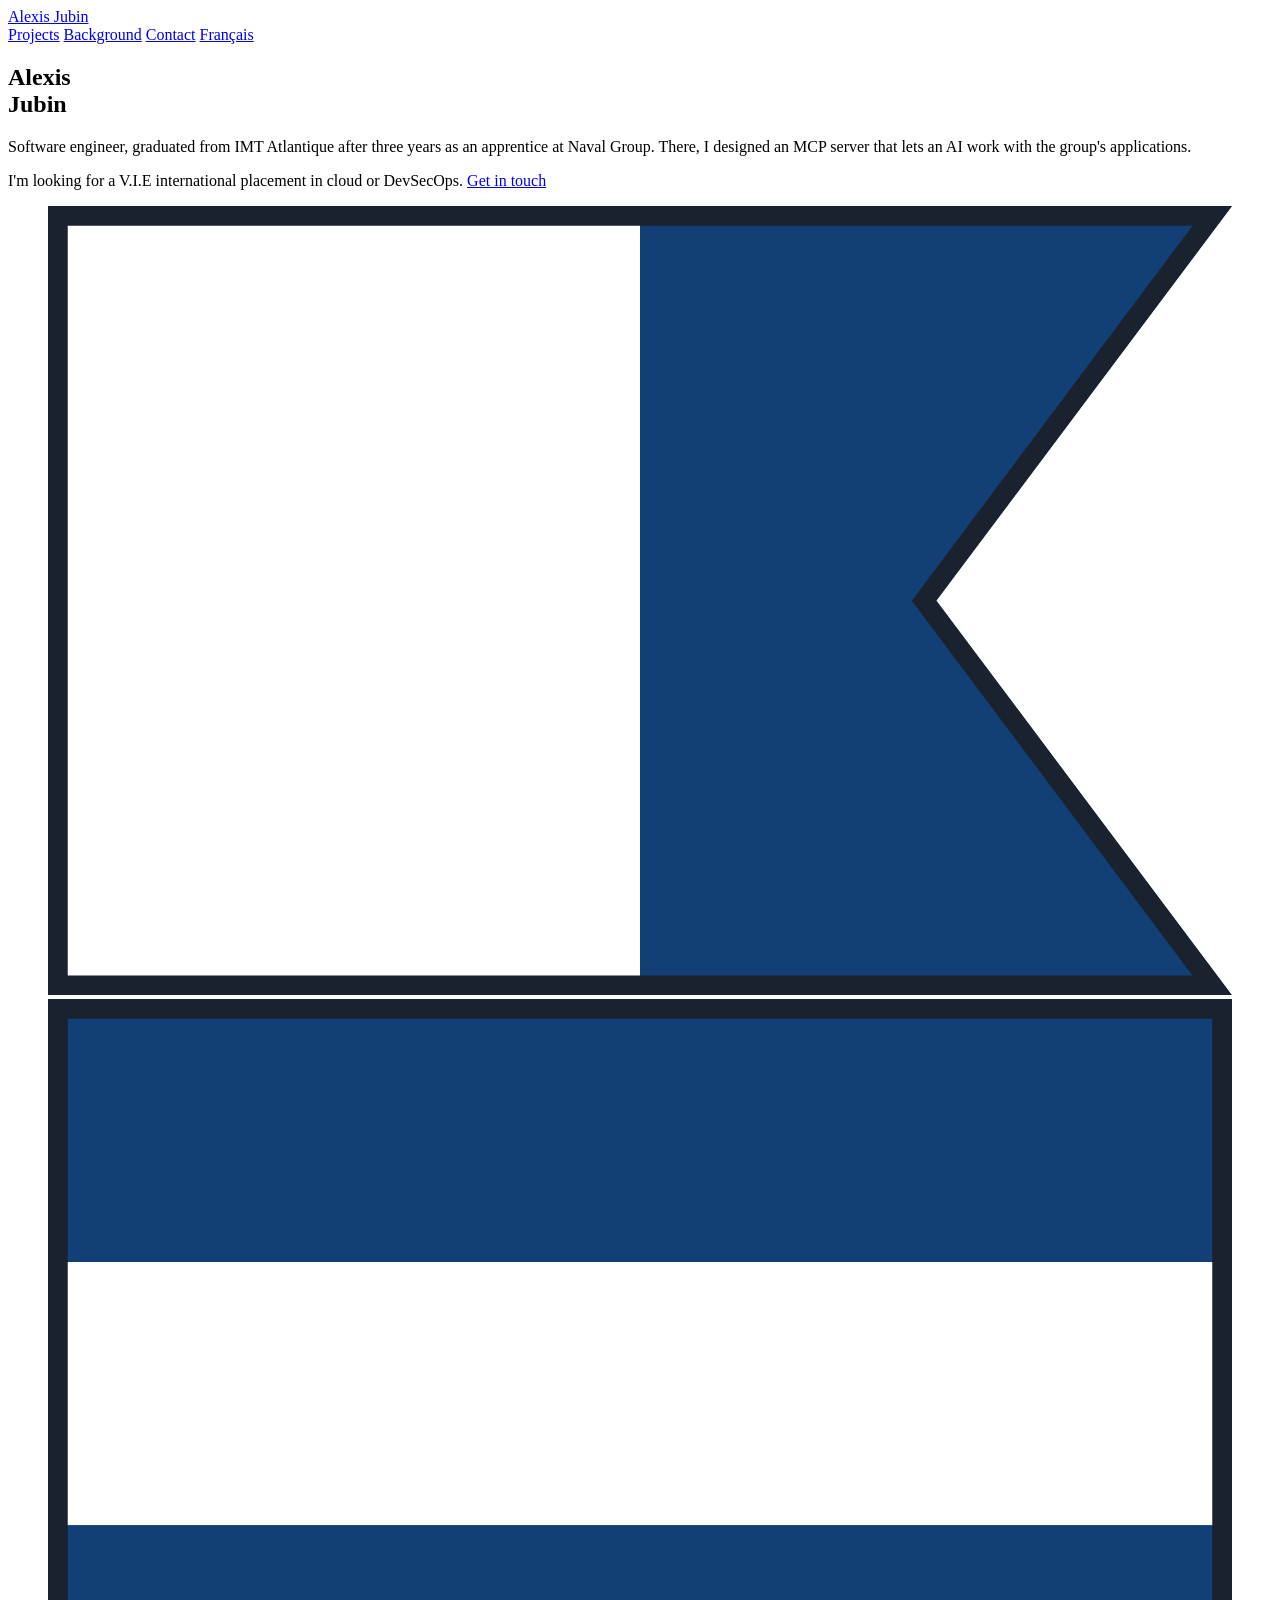
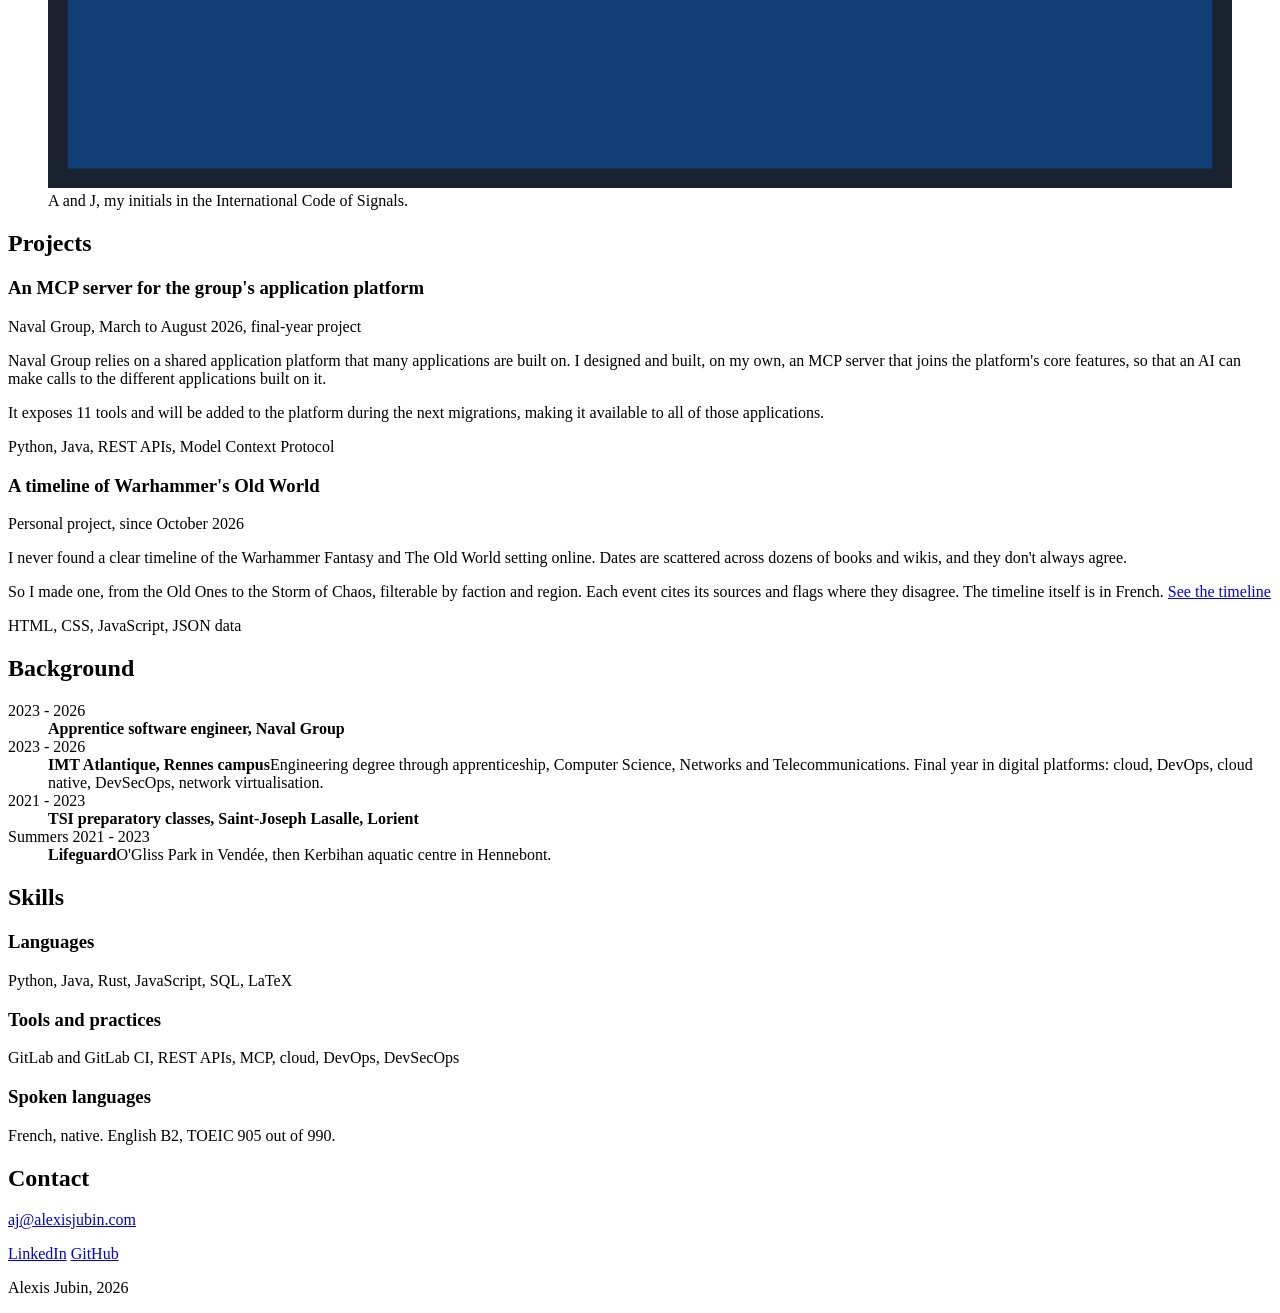
==== en/index.html @ 24855729 "Ajoute la chronologie du Vieux Monde aux projets Co-Authored-By: Claude Opus 5.5 <noreply@anthropic." ====
<!doctype html>
<html lang="en">
<head>
  <meta charset="utf-8">
  <meta name="viewport" content="width=device-width, initial-scale=1">
  <title>Alexis Jubin, software engineer</title>
  <meta name="description" content="Alexis Jubin, software engineer from IMT Atlantique. Three years as an apprentice engineer at Naval Group, cloud and DevSecOps.">
  <link rel="alternate" hreflang="fr" href="https://alexisjubin.com/">
  <link rel="alternate" hreflang="en" href="https://alexisjubin.com/en/">
  <link rel="icon" href="/favicon.svg" type="image/svg+xml">
  <link rel="preload" href="/polices/schibsted-grotesk.woff2" as="font" type="font/woff2" crossorigin>
  <link rel="stylesheet" href="/style.css">
</head>
<body>
  <div class="page">

    <header class="haut">
      <a class="nom-court" href="/en/">Alexis Jubin</a>
      <nav aria-label="Main navigation">
        <a class="optionnel" href="#projects">Projects</a>
        <a class="optionnel" href="#background">Background</a>
        <a href="#contact">Contact</a>
        <a href="/" hreflang="fr" lang="fr">Français</a>
      </nav>
    </header>

    <main>
      <section class="ouverture">
        <div>
          <h1>Alexis<br>Jubin</h1>
          <p class="presentation">Software engineer, graduated from IMT Atlantique after three years as an apprentice at Naval Group. There, I designed an MCP server that lets an AI work with the group's applications.</p>
          <p class="statut">I'm looking for a V.I.E international placement in cloud or DevSecOps. <a href="#contact">Get in touch</a></p>
        </div>
        <figure class="drisse">
          <svg viewBox="0 0 60 40" role="img" aria-label="Alfa flag">
            <rect x="0" y="0" width="30" height="40" fill="#ffffff"/>
            <polygon points="30,0 60,0 45,20 60,40 30,40" fill="#123f75"/>
            <polygon points="0.5,0.5 59,0.5 44.4,20 59,39.5 0.5,39.5" fill="none" stroke="#1a2230" stroke-width="1"/>
          </svg>
          <svg viewBox="0 0 60 40" role="img" aria-label="Juliett flag">
            <rect x="0" y="0" width="60" height="13.34" fill="#123f75"/>
            <rect x="0" y="13.33" width="60" height="13.34" fill="#ffffff"/>
            <rect x="0" y="26.66" width="60" height="13.34" fill="#123f75"/>
            <rect x="0.5" y="0.5" width="59" height="39" fill="none" stroke="#1a2230" stroke-width="1"/>
          </svg>
          <figcaption>A and J, my initials in the International Code of Signals.</figcaption>
        </figure>
      </section>

      <section class="section" id="projects" aria-labelledby="title-projects">
        <h2 id="title-projects">Projects</h2>
        <div>
          <article class="projet">
            <h3>An MCP server for the group's application platform</h3>
            <p class="contexte">Naval Group, March to August 2026, final-year project</p>
            <p>Naval Group relies on a shared application platform that many applications are built on. I designed and built, on my own, an MCP server that joins the platform's core features, so that an AI can make calls to the different applications built on it.</p>
            <p>It exposes 11 tools and will be added to the platform during the next migrations, making it available to all of those applications.</p>
            <p class="outils">Python, Java, REST APIs, Model Context Protocol</p>
          </article>
          <article class="projet">
            <h3>A timeline of Warhammer's Old World</h3>
            <p class="contexte">Personal project, since October 2026</p>
            <p>I never found a clear timeline of the Warhammer Fantasy and The Old World setting online. Dates are scattered across dozens of books and wikis, and they don't always agree.</p>
            <p>So I made one, from the Old Ones to the Storm of Chaos, filterable by faction and region. Each event cites its sources and flags where they disagree. The timeline itself is in French. <a href="/vieux-monde/" hreflang="fr">See the timeline</a></p>
            <p class="outils">HTML, CSS, JavaScript, JSON data</p>
          </article>
        </div>
      </section>

      <section class="section" id="background" aria-labelledby="title-background">
        <h2 id="title-background">Background</h2>
        <dl class="etapes">
          <div class="etape">
            <dt>2023 - 2026</dt>
            <dd><strong>Apprentice software engineer, Naval Group</strong></dd>
          </div>
          <div class="etape">
            <dt>2023 - 2026</dt>
            <dd><strong>IMT Atlantique, Rennes campus</strong><span>Engineering degree through apprenticeship, Computer Science, Networks and Telecommunications. Final year in digital platforms: cloud, DevOps, cloud native, DevSecOps, network virtualisation.</span></dd>
          </div>
          <div class="etape">
            <dt>2021 - 2023</dt>
            <dd><strong>TSI preparatory classes, Saint-Joseph Lasalle, Lorient</strong></dd>
          </div>
          <div class="etape">
            <dt>Summers 2021 - 2023</dt>
            <dd><strong>Lifeguard</strong><span>O'Gliss Park in Vendée, then Kerbihan aquatic centre in Hennebont.</span></dd>
          </div>
        </dl>
      </section>

      <section class="section" id="skills" aria-labelledby="title-skills">
        <h2 id="title-skills">Skills</h2>
        <div class="competences">
          <div>
            <h3>Languages</h3>
            <p>Python, Java, Rust, JavaScript, SQL, LaTeX</p>
          </div>
          <div>
            <h3>Tools and practices</h3>
            <p>GitLab and GitLab CI, REST APIs, MCP, cloud, DevOps, DevSecOps</p>
          </div>
          <div>
            <h3>Spoken languages</h3>
            <p>French, native. English B2, TOEIC 905 out of 990.</p>
          </div>
        </div>
      </section>

      <section class="section contact" id="contact" aria-labelledby="title-contact">
        <h2 id="title-contact">Contact</h2>
        <div>
          <a class="adresse" href="mailto:aj@alexisjubin.com">aj@alexisjubin.com</a>
          <p class="autres">
            <a href="https://www.linkedin.com/in/alexis-jubin">LinkedIn</a>
            <a href="https://github.com/alexisjubin">GitHub</a>
          </p>
        </div>
      </section>
    </main>

    <footer class="bas">
      <p>Alexis Jubin, 2026</p>
    </footer>

  </div>
</body>
</html>
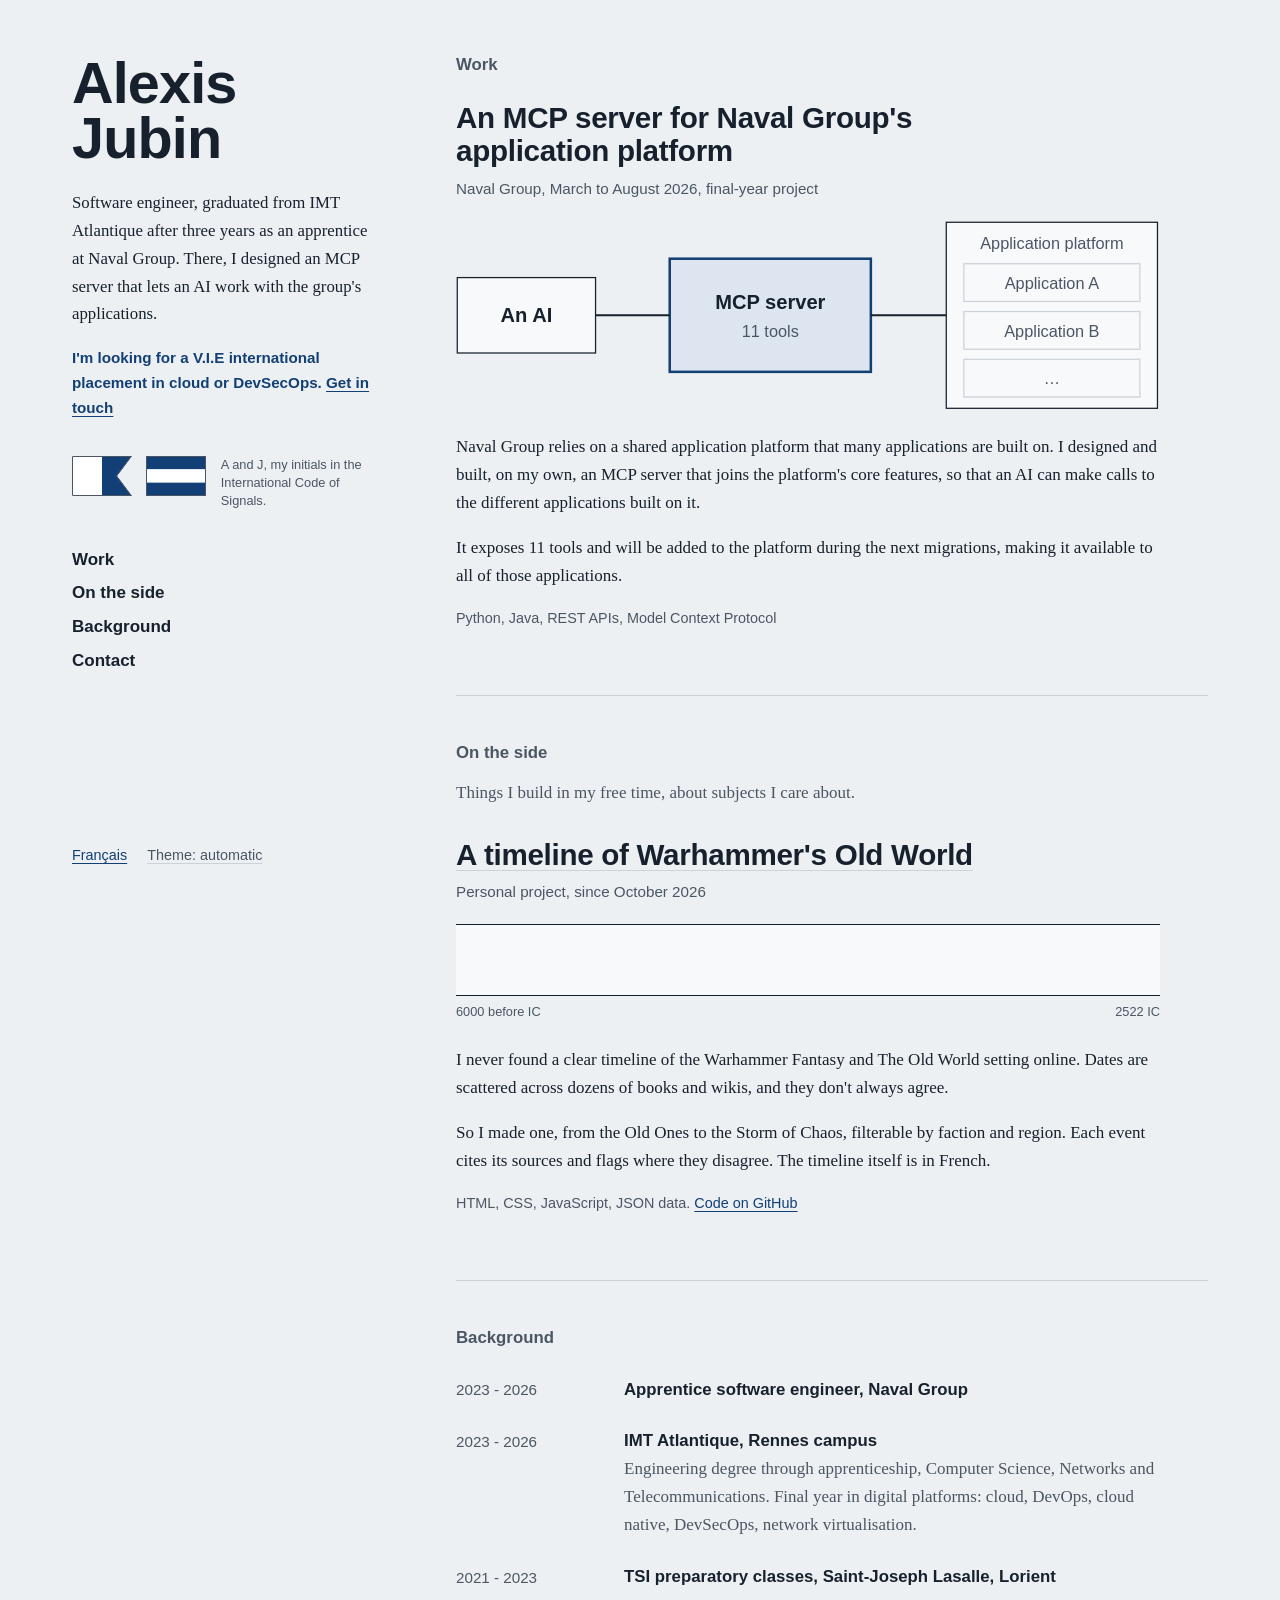
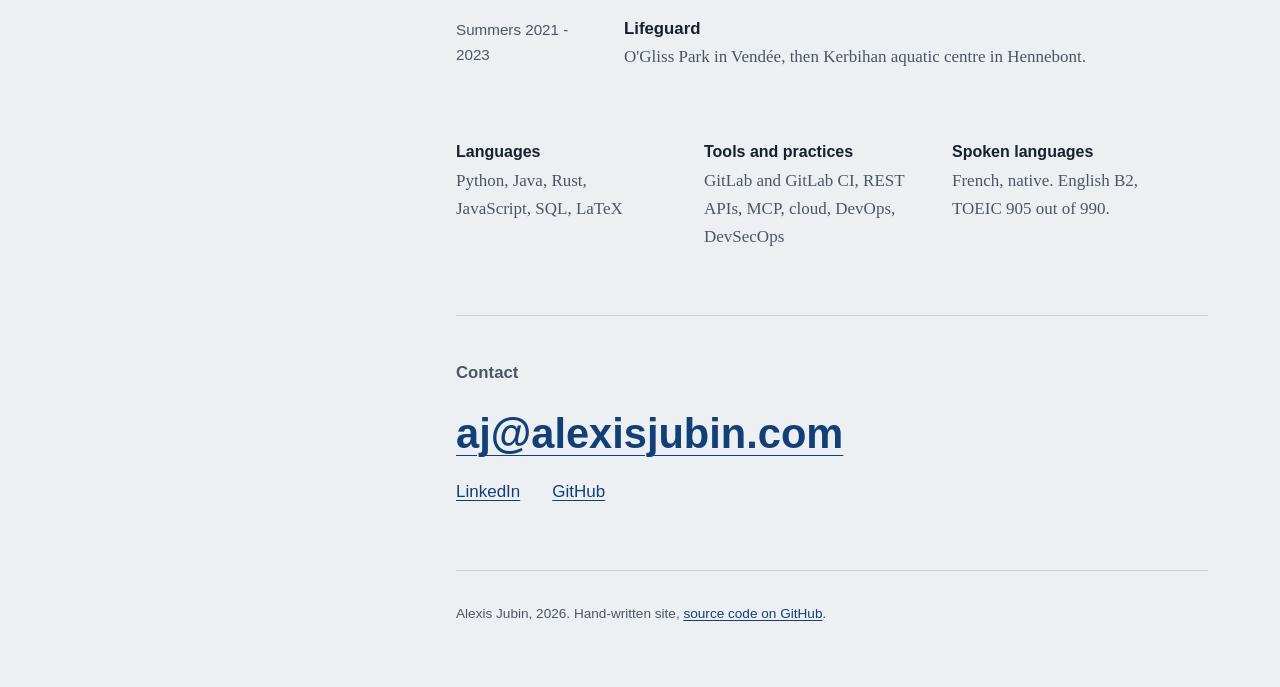
==== commit 6a79276b: "Refond le portfolio en deux colonnes avec mode sombre Co-Authored-By: Claude Opus 5.5 <noreply@anthr" ====
--- a/en/index.html
+++ b/en/index.html
@@ -9,62 +9,88 @@
   <link rel="alternate" hreflang="en" href="https://alexisjubin.com/en/">
   <link rel="icon" href="/favicon.svg" type="image/svg+xml">
   <link rel="preload" href="/polices/schibsted-grotesk.woff2" as="font" type="font/woff2" crossorigin>
+  <script src="/theme.js"></script>
   <link rel="stylesheet" href="/style.css">
 </head>
 <body>
   <div class="page">
 
-    <header class="haut">
-      <a class="nom-court" href="/en/">Alexis Jubin</a>
-      <nav aria-label="Main navigation">
-        <a class="optionnel" href="#projects">Projects</a>
-        <a class="optionnel" href="#background">Background</a>
+    <header class="cote">
+      <div class="identite">
+        <h1><a href="/en/">Alexis<br>Jubin</a></h1>
+        <p class="presentation">Software engineer, graduated from IMT Atlantique after three years as an apprentice at Naval Group. There, I designed an MCP server that lets an AI work with the group's applications.</p>
+        <p class="statut">I'm looking for a V.I.E international placement in cloud or DevSecOps. <a href="#contact">Get in touch</a></p>
+      </div>
+
+      <figure class="drisse">
+        <svg viewBox="0 0 60 40" role="img" aria-label="Alfa flag">
+          <rect x="0" y="0" width="30" height="40" fill="#ffffff"/>
+          <polygon points="30,0 60,0 45,20 60,40 30,40" fill="#123f75"/>
+          <polygon points="0.5,0.5 59,0.5 44.4,20 59,39.5 0.5,39.5" fill="none" stroke="#1a2230" stroke-width="1"/>
+        </svg>
+        <svg viewBox="0 0 60 40" role="img" aria-label="Juliett flag">
+          <rect x="0" y="0" width="60" height="13.34" fill="#123f75"/>
+          <rect x="0" y="13.33" width="60" height="13.34" fill="#ffffff"/>
+          <rect x="0" y="26.66" width="60" height="13.34" fill="#123f75"/>
+          <rect x="0.5" y="0.5" width="59" height="39" fill="none" stroke="#1a2230" stroke-width="1"/>
+        </svg>
+        <figcaption>A and J, my initials in the International Code of Signals.</figcaption>
+      </figure>
+
+      <nav class="sommaire" aria-label="Contents">
+        <a href="#work">Work</a>
+        <a href="#on-the-side">On the side</a>
+        <a href="#background">Background</a>
         <a href="#contact">Contact</a>
+      </nav>
+
+      <div class="reglages">
         <a href="/" hreflang="fr" lang="fr">Français</a>
-      </nav>
+        <button type="button" class="theme" id="theme" aria-live="polite">Theme: automatic</button>
+      </div>
     </header>
 
-    <main>
-      <section class="ouverture">
-        <div>
-          <h1>Alexis<br>Jubin</h1>
-          <p class="presentation">Software engineer, graduated from IMT Atlantique after three years as an apprentice at Naval Group. There, I designed an MCP server that lets an AI work with the group's applications.</p>
-          <p class="statut">I'm looking for a V.I.E international placement in cloud or DevSecOps. <a href="#contact">Get in touch</a></p>
-        </div>
-        <figure class="drisse">
-          <svg viewBox="0 0 60 40" role="img" aria-label="Alfa flag">
-            <rect x="0" y="0" width="30" height="40" fill="#ffffff"/>
-            <polygon points="30,0 60,0 45,20 60,40 30,40" fill="#123f75"/>
-            <polygon points="0.5,0.5 59,0.5 44.4,20 59,39.5 0.5,39.5" fill="none" stroke="#1a2230" stroke-width="1"/>
-          </svg>
-          <svg viewBox="0 0 60 40" role="img" aria-label="Juliett flag">
-            <rect x="0" y="0" width="60" height="13.34" fill="#123f75"/>
-            <rect x="0" y="13.33" width="60" height="13.34" fill="#ffffff"/>
-            <rect x="0" y="26.66" width="60" height="13.34" fill="#123f75"/>
-            <rect x="0.5" y="0.5" width="59" height="39" fill="none" stroke="#1a2230" stroke-width="1"/>
-          </svg>
-          <figcaption>A and J, my initials in the International Code of Signals.</figcaption>
-        </figure>
+    <main class="contenu">
+
+      <section class="section" id="work" aria-labelledby="title-work">
+        <h2 id="title-work">Work</h2>
+
+        <article class="projet">
+          <h3>An MCP server for Naval Group's application platform</h3>
+          <p class="contexte">Naval Group, March to August 2026, final-year project</p>
+          <figure class="apercu schema">
+            <svg viewBox="0 0 560 150" role="img" aria-labelledby="diagram-mcp">
+              <title id="diagram-mcp">An AI calls the MCP server, which exposes 11 tools and relays calls to the applications built on the platform.</title>
+              <g class="boite"><rect x="1" y="45" width="110" height="60"/><text x="56" y="80">An AI</text></g>
+              <g class="boite fort"><rect x="170" y="30" width="160" height="90"/><text x="250" y="70">MCP server</text><text class="petit" x="250" y="92">11 tools</text></g>
+              <g class="boite"><rect x="390" y="1" width="168" height="148"/><text class="petit" x="474" y="22">Application platform</text></g>
+              <g class="boite fine"><rect x="404" y="34" width="140" height="30"/><text class="petit" x="474" y="54">Application A</text></g>
+              <g class="boite fine"><rect x="404" y="72" width="140" height="30"/><text class="petit" x="474" y="92">Application B</text></g>
+              <g class="boite fine"><rect x="404" y="110" width="140" height="30"/><text class="petit" x="474" y="130">…</text></g>
+              <path class="lien" d="M111 75 H170 M330 75 H390"/>
+            </svg>
+          </figure>
+          <p>Naval Group relies on a shared application platform that many applications are built on. I designed and built, on my own, an MCP server that joins the platform's core features, so that an AI can make calls to the different applications built on it.</p>
+          <p>It exposes 11 tools and will be added to the platform during the next migrations, making it available to all of those applications.</p>
+          <p class="outils">Python, Java, REST APIs, Model Context Protocol</p>
+        </article>
       </section>
 
-      <section class="section" id="projects" aria-labelledby="title-projects">
-        <h2 id="title-projects">Projects</h2>
-        <div>
-          <article class="projet">
-            <h3>An MCP server for the group's application platform</h3>
-            <p class="contexte">Naval Group, March to August 2026, final-year project</p>
-            <p>Naval Group relies on a shared application platform that many applications are built on. I designed and built, on my own, an MCP server that joins the platform's core features, so that an AI can make calls to the different applications built on it.</p>
-            <p>It exposes 11 tools and will be added to the platform during the next migrations, making it available to all of those applications.</p>
-            <p class="outils">Python, Java, REST APIs, Model Context Protocol</p>
-          </article>
-          <article class="projet">
-            <h3>A timeline of Warhammer's Old World</h3>
-            <p class="contexte">Personal project, since October 2026</p>
-            <p>I never found a clear timeline of the Warhammer Fantasy and The Old World setting online. Dates are scattered across dozens of books and wikis, and they don't always agree.</p>
-            <p>So I made one, from the Old Ones to the Storm of Chaos, filterable by faction and region. Each event cites its sources and flags where they disagree. The timeline itself is in French. <a href="/vieux-monde/" hreflang="fr">See the timeline</a></p>
-            <p class="outils">HTML, CSS, JavaScript, JSON data</p>
-          </article>
-        </div>
+      <section class="section" id="on-the-side" aria-labelledby="title-side">
+        <h2 id="title-side">On the side</h2>
+        <p class="intro-section">Things I build in my free time, about subjects I care about.</p>
+
+        <article class="projet" data-depot="vieux-monde">
+          <h3><a href="/vieux-monde/" hreflang="fr">A timeline of Warhammer's Old World</a></h3>
+          <p class="contexte">Personal project, since October 2026<span class="maj"></span></p>
+          <a class="apercu frise-apercu" href="/vieux-monde/" hreflang="fr" aria-label="Open the timeline">
+            <span class="frise-mini" id="frise-mini"></span>
+            <span class="frise-bornes"><span>6000 before IC</span><span>2522 IC</span></span>
+          </a>
+          <p>I never found a clear timeline of the Warhammer Fantasy and The Old World setting online. Dates are scattered across dozens of books and wikis, and they don't always agree.</p>
+          <p>So I made one, from the Old Ones to the Storm of Chaos, filterable by faction and region. Each event cites its sources and flags where they disagree. The timeline itself is in French.</p>
+          <p class="outils">HTML, CSS, JavaScript, JSON data. <a href="https://github.com/alexisjubin/vieux-monde">Code on GitHub</a></p>
+        </article>
       </section>
 
       <section class="section" id="background" aria-labelledby="title-background">
@@ -87,10 +113,7 @@
             <dd><strong>Lifeguard</strong><span>O'Gliss Park in Vendée, then Kerbihan aquatic centre in Hennebont.</span></dd>
           </div>
         </dl>
-      </section>
 
-      <section class="section" id="skills" aria-labelledby="title-skills">
-        <h2 id="title-skills">Skills</h2>
         <div class="competences">
           <div>
             <h3>Languages</h3>
@@ -109,20 +132,19 @@
 
       <section class="section contact" id="contact" aria-labelledby="title-contact">
         <h2 id="title-contact">Contact</h2>
-        <div>
-          <a class="adresse" href="mailto:aj@alexisjubin.com">aj@alexisjubin.com</a>
-          <p class="autres">
-            <a href="https://www.linkedin.com/in/alexis-jubin">LinkedIn</a>
-            <a href="https://github.com/alexisjubin">GitHub</a>
-          </p>
-        </div>
+        <a class="adresse" href="mailto:aj@alexisjubin.com">aj@alexisjubin.com</a>
+        <p class="autres">
+          <a href="https://www.linkedin.com/in/alexis-jubin">LinkedIn</a>
+          <a href="https://github.com/alexisjubin">GitHub</a>
+        </p>
       </section>
+
+      <footer class="bas">
+        <p>Alexis Jubin, 2026. Hand-written site, <a href="https://github.com/alexisjubin/alexisjubin.github.io">source code on GitHub</a>.</p>
+      </footer>
     </main>
 
-    <footer class="bas">
-      <p>Alexis Jubin, 2026</p>
-    </footer>
-
   </div>
+  <script src="/portfolio.js" defer></script>
 </body>
 </html>
--- a/style.css
+++ b/style.css
@@ -0,0 +1,530 @@
+@font-face {
+  font-family: "Literata";
+  src: url("/polices/literata.woff2") format("woff2");
+  font-weight: 200 900;
+  font-style: normal;
+  font-display: swap;
+}
+
+@font-face {
+  font-family: "Schibsted Grotesk";
+  src: url("/polices/schibsted-grotesk.woff2") format("woff2");
+  font-weight: 400 900;
+  font-style: normal;
+  font-display: swap;
+}
+
+/* Couleurs. Les primitives ne changent pas, seules les variables
+   sémantiques sont redéfinies pour le mode sombre. */
+
+:root {
+  --bleu-pavillon: #123f75;
+  --bleu-ciel: #93b4dc;
+
+  --fond: #edf0f2;
+  --surface: #f7f9fa;
+  --encre: #17212d;
+  --gris: #4b5664;
+  --filet: #cbd2d9;
+  --accent: var(--bleu-pavillon);
+  --accent-fond: #dde6f0;
+  --graisse-texte: 400;
+
+  --titre: "Schibsted Grotesk", "Helvetica Neue", sans-serif;
+  --texte: "Literata", Georgia, serif;
+
+  --mesure: 38rem;
+
+  color-scheme: light;
+}
+
+@media (prefers-color-scheme: dark) {
+  :root:not([data-theme="light"]) {
+    --fond: #121821;
+    --surface: #1a222d;
+    --encre: #e2e6eb;
+    --gris: #a3adb9;
+    --filet: #2c3644;
+    --accent: var(--bleu-ciel);
+    --accent-fond: #1f2d3f;
+    --graisse-texte: 350;
+    color-scheme: dark;
+  }
+}
+
+:root[data-theme="dark"] {
+  --fond: #121821;
+  --surface: #1a222d;
+  --encre: #e2e6eb;
+  --gris: #a3adb9;
+  --filet: #2c3644;
+  --accent: var(--bleu-ciel);
+  --accent-fond: #1f2d3f;
+  --graisse-texte: 350;
+  color-scheme: dark;
+}
+
+*,
+*::before,
+*::after {
+  box-sizing: border-box;
+}
+
+html {
+  -webkit-text-size-adjust: 100%;
+}
+
+body {
+  margin: 0;
+  background: var(--fond);
+  color: var(--encre);
+  font-family: var(--texte);
+  font-weight: var(--graisse-texte);
+  font-size: 1.0625rem;
+  line-height: 1.65;
+  font-optical-sizing: auto;
+}
+
+a {
+  color: var(--accent);
+  text-decoration-thickness: 1px;
+  text-underline-offset: 0.18em;
+}
+
+a:hover {
+  text-decoration-thickness: 2px;
+}
+
+:focus-visible {
+  outline: 2px solid var(--accent);
+  outline-offset: 3px;
+}
+
+h1,
+h2,
+h3 {
+  font-family: var(--titre);
+  font-weight: 700;
+  line-height: 1.1;
+  margin: 0;
+}
+
+p {
+  margin: 0 0 1em;
+}
+
+/* Deux colonnes : moi à gauche, ce que je fais à droite */
+
+.page {
+  max-width: 74rem;
+  margin: 0 auto;
+  padding: 0 1.5rem;
+  display: grid;
+  grid-template-columns: 19rem minmax(0, 1fr);
+  gap: 5rem;
+}
+
+.cote {
+  position: sticky;
+  top: 0;
+  height: 100vh;
+  overflow-y: auto;
+  padding: 3.5rem 0 2rem;
+  display: flex;
+  flex-direction: column;
+  gap: 2.25rem;
+}
+
+.cote h1 {
+  font-size: 3.6rem;
+  font-weight: 800;
+  line-height: 0.95;
+  letter-spacing: -0.015em;
+}
+
+.cote h1 a {
+  color: var(--encre);
+  text-decoration: none;
+}
+
+.presentation {
+  margin-top: 1.5rem;
+  font-size: 1.05rem;
+}
+
+.statut {
+  margin: 0;
+  font-family: var(--titre);
+  font-weight: 600;
+  font-size: 0.95rem;
+  color: var(--accent);
+}
+
+.drisse {
+  margin: 0;
+  display: flex;
+  align-items: flex-start;
+  gap: 0.9rem;
+}
+
+.drisse svg {
+  display: block;
+  width: 3.75rem;
+  height: auto;
+  flex: none;
+}
+
+/* Le liseré des pavillons suit le thème, sinon il disparaît sur fond sombre. */
+.drisse [fill="none"] {
+  stroke: var(--gris);
+}
+
+.drisse figcaption {
+  font-family: var(--titre);
+  font-size: 0.8rem;
+  line-height: 1.4;
+  color: var(--gris);
+}
+
+.sommaire {
+  display: flex;
+  flex-direction: column;
+  gap: 0.35rem;
+  font-family: var(--titre);
+  font-weight: 600;
+}
+
+.sommaire a {
+  color: var(--encre);
+  text-decoration: none;
+  width: fit-content;
+}
+
+.sommaire a:hover {
+  color: var(--accent);
+  text-decoration: underline;
+}
+
+.reglages {
+  margin-top: auto;
+  display: flex;
+  flex-wrap: wrap;
+  align-items: baseline;
+  gap: 0.5rem 1.25rem;
+  font-family: var(--titre);
+  font-size: 0.9rem;
+}
+
+.theme {
+  font: inherit;
+  color: var(--gris);
+  background: none;
+  border: 0;
+  padding: 0;
+  cursor: pointer;
+  text-decoration: underline;
+  text-decoration-color: var(--filet);
+  text-underline-offset: 0.18em;
+}
+
+.theme:hover {
+  color: var(--encre);
+}
+
+/* Colonne de droite */
+
+.contenu {
+  padding-top: 3.5rem;
+  min-width: 0;
+}
+
+.section {
+  padding: 0 0 4rem;
+}
+
+.section + .section {
+  padding-top: 3rem;
+  border-top: 1px solid var(--filet);
+}
+
+.section > h2 {
+  font-size: 1.05rem;
+  color: var(--gris);
+  margin-bottom: 1.75rem;
+}
+
+.intro-section {
+  max-width: var(--mesure);
+  margin-top: -0.75rem;
+  margin-bottom: 2rem;
+  color: var(--gris);
+}
+
+/* Projets */
+
+.projet {
+  max-width: 44rem;
+}
+
+.projet + .projet {
+  margin-top: 3.5rem;
+}
+
+.projet h3 {
+  font-size: 1.85rem;
+  letter-spacing: -0.01em;
+  max-width: 34rem;
+}
+
+.projet h3 a {
+  color: var(--encre);
+  text-decoration-color: var(--filet);
+}
+
+.projet h3 a:hover {
+  text-decoration-color: var(--accent);
+}
+
+.projet .contexte {
+  margin: 0.5rem 0 1.25rem;
+  font-family: var(--titre);
+  font-size: 0.95rem;
+  color: var(--gris);
+}
+
+.projet .outils {
+  font-family: var(--titre);
+  font-size: 0.9rem;
+  color: var(--gris);
+  margin: 0;
+}
+
+.apercu {
+  display: block;
+  margin: 0 0 1.5rem;
+}
+
+/* Schéma du serveur MCP */
+
+.schema svg {
+  display: block;
+  width: 100%;
+  height: auto;
+  font-family: var(--titre);
+}
+
+.schema rect {
+  fill: var(--surface);
+  stroke: var(--encre);
+  stroke-width: 1;
+}
+
+.schema .fort rect {
+  fill: var(--accent-fond);
+  stroke: var(--accent);
+  stroke-width: 2;
+}
+
+.schema .fine rect {
+  stroke: var(--filet);
+}
+
+.schema text {
+  fill: var(--encre);
+  font-size: 16px;
+  font-weight: 600;
+  text-anchor: middle;
+}
+
+.schema text.petit {
+  font-size: 13px;
+  font-weight: 400;
+  fill: var(--gris);
+}
+
+.schema .lien {
+  stroke: var(--encre);
+  stroke-width: 1.5;
+  fill: none;
+}
+
+/* Aperçu de la chronologie */
+
+.frise-apercu {
+  text-decoration: none;
+  color: var(--gris);
+}
+
+.frise-mini {
+  position: relative;
+  display: block;
+  height: 4.5rem;
+  background: var(--surface);
+  border-top: 1px solid var(--encre);
+  border-bottom: 1px solid var(--encre);
+}
+
+.frise-apercu:hover .frise-mini {
+  border-color: var(--accent);
+}
+
+.frise-mini .trait {
+  position: absolute;
+  top: 0.5rem;
+  width: 2px;
+  margin-left: -1px;
+}
+
+.frise-mini .trait[data-importance="3"] { height: 2.8rem; }
+.frise-mini .trait[data-importance="2"] { height: 2rem; }
+.frise-mini .trait[data-importance="1"] { height: 1.3rem; }
+
+.frise-bornes {
+  display: flex;
+  justify-content: space-between;
+  margin-top: 0.3rem;
+  font-family: var(--titre);
+  font-size: 0.8rem;
+}
+
+/* Parcours */
+
+.etapes {
+  margin: 0 0 3rem;
+  max-width: 44rem;
+}
+
+.etape {
+  display: grid;
+  grid-template-columns: 9rem minmax(0, 1fr);
+  gap: 1.5rem;
+  padding: 0 0 1.5rem;
+}
+
+.etape dt {
+  font-family: var(--titre);
+  font-size: 0.95rem;
+  color: var(--gris);
+  font-variant-numeric: tabular-nums;
+  padding-top: 0.1rem;
+}
+
+.etape dd {
+  margin: 0;
+}
+
+.etape dd strong {
+  font-family: var(--titre);
+  font-weight: 600;
+  font-size: 1.05rem;
+  display: block;
+}
+
+.etape dd span {
+  color: var(--gris);
+}
+
+.competences {
+  display: grid;
+  grid-template-columns: repeat(auto-fit, minmax(12rem, 1fr));
+  gap: 1.5rem 2.5rem;
+  max-width: 44rem;
+}
+
+.competences h3 {
+  font-size: 1rem;
+  margin-bottom: 0.4rem;
+}
+
+.competences p {
+  margin: 0;
+  color: var(--gris);
+}
+
+/* Contact */
+
+.contact .adresse {
+  display: inline-block;
+  font-family: var(--titre);
+  font-weight: 700;
+  font-size: clamp(1.6rem, 4vw, 2.6rem);
+  line-height: 1.15;
+  word-break: break-word;
+}
+
+.contact .autres {
+  margin: 1.25rem 0 0;
+  display: flex;
+  flex-wrap: wrap;
+  gap: 0.75rem 2rem;
+  font-family: var(--titre);
+}
+
+.bas {
+  padding: 2rem 0 3rem;
+  border-top: 1px solid var(--filet);
+  font-family: var(--titre);
+  font-size: 0.85rem;
+  color: var(--gris);
+}
+
+/* Petits écrans : une seule colonne */
+
+@media (max-width: 860px) {
+  .page {
+    grid-template-columns: minmax(0, 1fr);
+    gap: 0;
+    padding: 0 1rem;
+  }
+
+  .cote {
+    position: static;
+    height: auto;
+    overflow: visible;
+    padding: 2rem 0 2.5rem;
+    gap: 1.5rem;
+    border-bottom: 1px solid var(--filet);
+  }
+
+  .cote h1 {
+    font-size: clamp(2.8rem, 13vw, 3.6rem);
+  }
+
+  .sommaire {
+    flex-direction: row;
+    flex-wrap: wrap;
+    gap: 0.4rem 1.25rem;
+  }
+
+  .reglages {
+    margin-top: 0;
+  }
+
+  .contenu {
+    padding-top: 2.5rem;
+  }
+
+  .projet h3 {
+    font-size: 1.5rem;
+  }
+
+  .etape {
+    grid-template-columns: 1fr;
+    gap: 0.15rem;
+  }
+}
+
+/* Page 404 */
+
+.introuvable {
+  max-width: 74rem;
+  margin: 0 auto;
+  padding: 4rem 1.5rem;
+}
+
+.introuvable h1 {
+  font-size: clamp(2.8rem, 9vw, 5rem);
+  font-weight: 800;
+  line-height: 0.95;
+  margin-bottom: 1.5rem;
+}
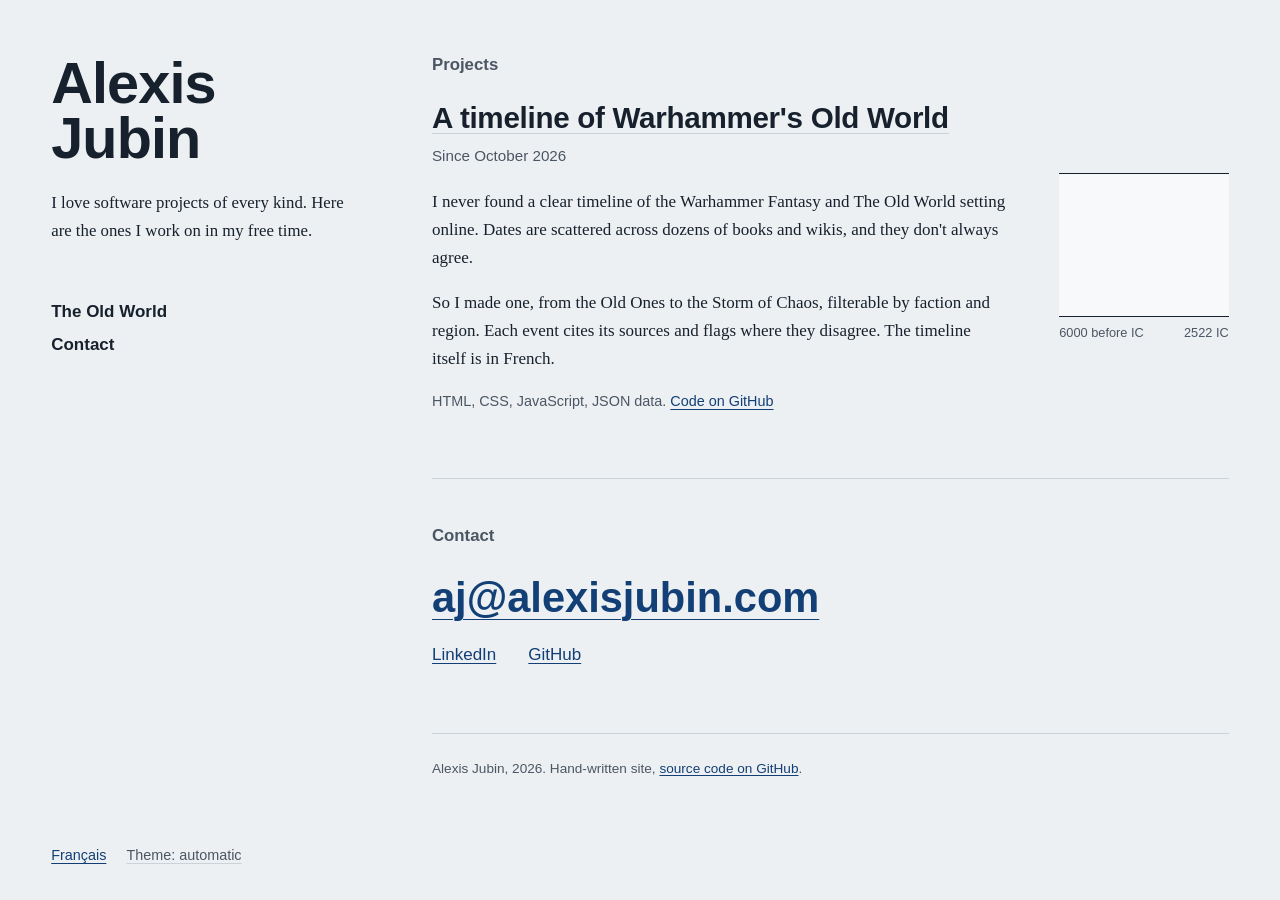
==== commit 3e430fa7: "Recentre le site sur les projets personnels en pleine largeur Co-Authored-By: Claude Opus 5.5 <norep" ====
--- a/en/index.html
+++ b/en/index.html
@@ -3,8 +3,8 @@
 <head>
   <meta charset="utf-8">
   <meta name="viewport" content="width=device-width, initial-scale=1">
-  <title>Alexis Jubin, software engineer</title>
-  <meta name="description" content="Alexis Jubin, software engineer from IMT Atlantique. Three years as an apprentice engineer at Naval Group, cloud and DevSecOps.">
+  <title>Alexis Jubin, projects</title>
+  <meta name="description" content="Alexis Jubin's personal software projects, including a sourced timeline of Warhammer's Old World.">
   <link rel="alternate" hreflang="fr" href="https://alexisjubin.com/">
   <link rel="alternate" hreflang="en" href="https://alexisjubin.com/en/">
   <link rel="icon" href="/favicon.svg" type="image/svg+xml">
@@ -18,29 +18,11 @@
     <header class="cote">
       <div class="identite">
         <h1><a href="/en/">Alexis<br>Jubin</a></h1>
-        <p class="presentation">Software engineer, graduated from IMT Atlantique after three years as an apprentice at Naval Group. There, I designed an MCP server that lets an AI work with the group's applications.</p>
-        <p class="statut">I'm looking for a V.I.E international placement in cloud or DevSecOps. <a href="#contact">Get in touch</a></p>
+        <p class="presentation">I love software projects of every kind. Here are the ones I work on in my free time.</p>
       </div>
 
-      <figure class="drisse">
-        <svg viewBox="0 0 60 40" role="img" aria-label="Alfa flag">
-          <rect x="0" y="0" width="30" height="40" fill="#ffffff"/>
-          <polygon points="30,0 60,0 45,20 60,40 30,40" fill="#123f75"/>
-          <polygon points="0.5,0.5 59,0.5 44.4,20 59,39.5 0.5,39.5" fill="none" stroke="#1a2230" stroke-width="1"/>
-        </svg>
-        <svg viewBox="0 0 60 40" role="img" aria-label="Juliett flag">
-          <rect x="0" y="0" width="60" height="13.34" fill="#123f75"/>
-          <rect x="0" y="13.33" width="60" height="13.34" fill="#ffffff"/>
-          <rect x="0" y="26.66" width="60" height="13.34" fill="#123f75"/>
-          <rect x="0.5" y="0.5" width="59" height="39" fill="none" stroke="#1a2230" stroke-width="1"/>
-        </svg>
-        <figcaption>A and J, my initials in the International Code of Signals.</figcaption>
-      </figure>
-
       <nav class="sommaire" aria-label="Contents">
-        <a href="#work">Work</a>
-        <a href="#on-the-side">On the side</a>
-        <a href="#background">Background</a>
+        <a href="#old-world">The Old World</a>
         <a href="#contact">Contact</a>
       </nav>
 
@@ -52,95 +34,32 @@
 
     <main class="contenu">
 
-      <section class="section" id="work" aria-labelledby="title-work">
-        <h2 id="title-work">Work</h2>
+      <section class="section" aria-labelledby="title-projects">
+        <h2 id="title-projects">Projects</h2>
 
-        <article class="projet">
-          <h3>An MCP server for Naval Group's application platform</h3>
-          <p class="contexte">Naval Group, March to August 2026, final-year project</p>
-          <figure class="apercu schema">
-            <svg viewBox="0 0 560 150" role="img" aria-labelledby="diagram-mcp">
-              <title id="diagram-mcp">An AI calls the MCP server, which exposes 11 tools and relays calls to the applications built on the platform.</title>
-              <g class="boite"><rect x="1" y="45" width="110" height="60"/><text x="56" y="80">An AI</text></g>
-              <g class="boite fort"><rect x="170" y="30" width="160" height="90"/><text x="250" y="70">MCP server</text><text class="petit" x="250" y="92">11 tools</text></g>
-              <g class="boite"><rect x="390" y="1" width="168" height="148"/><text class="petit" x="474" y="22">Application platform</text></g>
-              <g class="boite fine"><rect x="404" y="34" width="140" height="30"/><text class="petit" x="474" y="54">Application A</text></g>
-              <g class="boite fine"><rect x="404" y="72" width="140" height="30"/><text class="petit" x="474" y="92">Application B</text></g>
-              <g class="boite fine"><rect x="404" y="110" width="140" height="30"/><text class="petit" x="474" y="130">…</text></g>
-              <path class="lien" d="M111 75 H170 M330 75 H390"/>
-            </svg>
-          </figure>
-          <p>Naval Group relies on a shared application platform that many applications are built on. I designed and built, on my own, an MCP server that joins the platform's core features, so that an AI can make calls to the different applications built on it.</p>
-          <p>It exposes 11 tools and will be added to the platform during the next migrations, making it available to all of those applications.</p>
-          <p class="outils">Python, Java, REST APIs, Model Context Protocol</p>
-        </article>
-      </section>
-
-      <section class="section" id="on-the-side" aria-labelledby="title-side">
-        <h2 id="title-side">On the side</h2>
-        <p class="intro-section">Things I build in my free time, about subjects I care about.</p>
-
-        <article class="projet" data-depot="vieux-monde">
-          <h3><a href="/vieux-monde/" hreflang="fr">A timeline of Warhammer's Old World</a></h3>
-          <p class="contexte">Personal project, since October 2026<span class="maj"></span></p>
+        <article class="projet" id="old-world" data-depot="vieux-monde">
+          <div class="texte">
+            <h3><a href="/vieux-monde/" hreflang="fr">A timeline of Warhammer's Old World</a></h3>
+            <p class="contexte">Since October 2026<span class="maj"></span></p>
+            <p>I never found a clear timeline of the Warhammer Fantasy and The Old World setting online. Dates are scattered across dozens of books and wikis, and they don't always agree.</p>
+            <p>So I made one, from the Old Ones to the Storm of Chaos, filterable by faction and region. Each event cites its sources and flags where they disagree. The timeline itself is in French.</p>
+            <p class="outils">HTML, CSS, JavaScript, JSON data. <a href="https://github.com/alexisjubin/vieux-monde">Code on GitHub</a></p>
+          </div>
           <a class="apercu frise-apercu" href="/vieux-monde/" hreflang="fr" aria-label="Open the timeline">
             <span class="frise-mini" id="frise-mini"></span>
             <span class="frise-bornes"><span>6000 before IC</span><span>2522 IC</span></span>
           </a>
-          <p>I never found a clear timeline of the Warhammer Fantasy and The Old World setting online. Dates are scattered across dozens of books and wikis, and they don't always agree.</p>
-          <p>So I made one, from the Old Ones to the Storm of Chaos, filterable by faction and region. Each event cites its sources and flags where they disagree. The timeline itself is in French.</p>
-          <p class="outils">HTML, CSS, JavaScript, JSON data. <a href="https://github.com/alexisjubin/vieux-monde">Code on GitHub</a></p>
         </article>
       </section>
 
-      <section class="section" id="background" aria-labelledby="title-background">
-        <h2 id="title-background">Background</h2>
-        <dl class="etapes">
-          <div class="etape">
-            <dt>2023 - 2026</dt>
-            <dd><strong>Apprentice software engineer, Naval Group</strong></dd>
-          </div>
-          <div class="etape">
-            <dt>2023 - 2026</dt>
-            <dd><strong>IMT Atlantique, Rennes campus</strong><span>Engineering degree through apprenticeship, Computer Science, Networks and Telecommunications. Final year in digital platforms: cloud, DevOps, cloud native, DevSecOps, network virtualisation.</span></dd>
-          </div>
-          <div class="etape">
-            <dt>2021 - 2023</dt>
-            <dd><strong>TSI preparatory classes, Saint-Joseph Lasalle, Lorient</strong></dd>
-          </div>
-          <div class="etape">
-            <dt>Summers 2021 - 2023</dt>
-            <dd><strong>Lifeguard</strong><span>O'Gliss Park in Vendée, then Kerbihan aquatic centre in Hennebont.</span></dd>
-          </div>
-        </dl>
-
-        <div class="competences">
-          <div>
-            <h3>Languages</h3>
-            <p>Python, Java, Rust, JavaScript, SQL, LaTeX</p>
-          </div>
-          <div>
-            <h3>Tools and practices</h3>
-            <p>GitLab and GitLab CI, REST APIs, MCP, cloud, DevOps, DevSecOps</p>
-          </div>
-          <div>
-            <h3>Spoken languages</h3>
-            <p>French, native. English B2, TOEIC 905 out of 990.</p>
-          </div>
-        </div>
-      </section>
-
-      <section class="section contact" id="contact" aria-labelledby="title-contact">
+      <footer class="section contact" id="contact" aria-labelledby="title-contact">
         <h2 id="title-contact">Contact</h2>
         <a class="adresse" href="mailto:aj@alexisjubin.com">aj@alexisjubin.com</a>
         <p class="autres">
           <a href="https://www.linkedin.com/in/alexis-jubin">LinkedIn</a>
           <a href="https://github.com/alexisjubin">GitHub</a>
         </p>
-      </section>
-
-      <footer class="bas">
-        <p>Alexis Jubin, 2026. Hand-written site, <a href="https://github.com/alexisjubin/alexisjubin.github.io">source code on GitHub</a>.</p>
+        <p class="bas">Alexis Jubin, 2026. Hand-written site, <a href="https://github.com/alexisjubin/alexisjubin.github.io">source code on GitHub</a>.</p>
       </footer>
     </main>
 
--- a/style.css
+++ b/style.css
@@ -27,7 +27,6 @@
   --gris: #4b5664;
   --filet: #cbd2d9;
   --accent: var(--bleu-pavillon);
-  --accent-fond: #dde6f0;
   --graisse-texte: 400;
 
   --titre: "Schibsted Grotesk", "Helvetica Neue", sans-serif;
@@ -46,7 +45,6 @@
     --gris: #a3adb9;
     --filet: #2c3644;
     --accent: var(--bleu-ciel);
-    --accent-fond: #1f2d3f;
     --graisse-texte: 350;
     color-scheme: dark;
   }
@@ -59,7 +57,6 @@
   --gris: #a3adb9;
   --filet: #2c3644;
   --accent: var(--bleu-ciel);
-  --accent-fond: #1f2d3f;
   --graisse-texte: 350;
   color-scheme: dark;
 }
@@ -113,15 +110,13 @@
   margin: 0 0 1em;
 }
 
-/* Deux colonnes : moi à gauche, ce que je fais à droite */
+/* Deux colonnes sur toute la largeur : moi à gauche, les projets à droite */
 
 .page {
-  max-width: 74rem;
-  margin: 0 auto;
-  padding: 0 1.5rem;
+  padding: 0 clamp(1.5rem, 4vw, 4.5rem);
   display: grid;
   grid-template-columns: 19rem minmax(0, 1fr);
-  gap: 5rem;
+  gap: clamp(3rem, 6vw, 7rem);
 }
 
 .cote {
@@ -152,39 +147,6 @@
   font-size: 1.05rem;
 }
 
-.statut {
-  margin: 0;
-  font-family: var(--titre);
-  font-weight: 600;
-  font-size: 0.95rem;
-  color: var(--accent);
-}
-
-.drisse {
-  margin: 0;
-  display: flex;
-  align-items: flex-start;
-  gap: 0.9rem;
-}
-
-.drisse svg {
-  display: block;
-  width: 3.75rem;
-  height: auto;
-  flex: none;
-}
-
-/* Le liseré des pavillons suit le thème, sinon il disparaît sur fond sombre. */
-.drisse [fill="none"] {
-  stroke: var(--gris);
-}
-
-.drisse figcaption {
-  font-family: var(--titre);
-  font-size: 0.8rem;
-  line-height: 1.4;
-  color: var(--gris);
-}
 
 .sommaire {
   display: flex;
@@ -253,21 +215,19 @@
   margin-bottom: 1.75rem;
 }
 
-.intro-section {
-  max-width: var(--mesure);
-  margin-top: -0.75rem;
-  margin-bottom: 2rem;
-  color: var(--gris);
-}
 
 /* Projets */
 
+/* Le texte garde une longueur de ligne lisible, l'aperçu prend le reste. */
 .projet {
-  max-width: 44rem;
+  display: grid;
+  grid-template-columns: minmax(0, 36rem) minmax(0, 1fr);
+  gap: clamp(2rem, 4vw, 5rem);
+  align-items: center;
 }
 
 .projet + .projet {
-  margin-top: 3.5rem;
+  margin-top: 4.5rem;
 }
 
 .projet h3 {
@@ -301,51 +261,6 @@
 
 .apercu {
   display: block;
-  margin: 0 0 1.5rem;
-}
-
-/* Schéma du serveur MCP */
-
-.schema svg {
-  display: block;
-  width: 100%;
-  height: auto;
-  font-family: var(--titre);
-}
-
-.schema rect {
-  fill: var(--surface);
-  stroke: var(--encre);
-  stroke-width: 1;
-}
-
-.schema .fort rect {
-  fill: var(--accent-fond);
-  stroke: var(--accent);
-  stroke-width: 2;
-}
-
-.schema .fine rect {
-  stroke: var(--filet);
-}
-
-.schema text {
-  fill: var(--encre);
-  font-size: 16px;
-  font-weight: 600;
-  text-anchor: middle;
-}
-
-.schema text.petit {
-  font-size: 13px;
-  font-weight: 400;
-  fill: var(--gris);
-}
-
-.schema .lien {
-  stroke: var(--encre);
-  stroke-width: 1.5;
-  fill: none;
 }
 
 /* Aperçu de la chronologie */
@@ -358,7 +273,7 @@
 .frise-mini {
   position: relative;
   display: block;
-  height: 4.5rem;
+  height: 9rem;
   background: var(--surface);
   border-top: 1px solid var(--encre);
   border-bottom: 1px solid var(--encre);
@@ -370,14 +285,14 @@
 
 .frise-mini .trait {
   position: absolute;
-  top: 0.5rem;
-  width: 2px;
+  top: 0.75rem;
+  width: 3px;
   margin-left: -1px;
 }
 
-.frise-mini .trait[data-importance="3"] { height: 2.8rem; }
-.frise-mini .trait[data-importance="2"] { height: 2rem; }
-.frise-mini .trait[data-importance="1"] { height: 1.3rem; }
+.frise-mini .trait[data-importance="3"] { height: 6.5rem; }
+.frise-mini .trait[data-importance="2"] { height: 4.75rem; }
+.frise-mini .trait[data-importance="1"] { height: 3rem; }
 
 .frise-bornes {
   display: flex;
@@ -385,60 +300,6 @@
   margin-top: 0.3rem;
   font-family: var(--titre);
   font-size: 0.8rem;
-}
-
-/* Parcours */
-
-.etapes {
-  margin: 0 0 3rem;
-  max-width: 44rem;
-}
-
-.etape {
-  display: grid;
-  grid-template-columns: 9rem minmax(0, 1fr);
-  gap: 1.5rem;
-  padding: 0 0 1.5rem;
-}
-
-.etape dt {
-  font-family: var(--titre);
-  font-size: 0.95rem;
-  color: var(--gris);
-  font-variant-numeric: tabular-nums;
-  padding-top: 0.1rem;
-}
-
-.etape dd {
-  margin: 0;
-}
-
-.etape dd strong {
-  font-family: var(--titre);
-  font-weight: 600;
-  font-size: 1.05rem;
-  display: block;
-}
-
-.etape dd span {
-  color: var(--gris);
-}
-
-.competences {
-  display: grid;
-  grid-template-columns: repeat(auto-fit, minmax(12rem, 1fr));
-  gap: 1.5rem 2.5rem;
-  max-width: 44rem;
-}
-
-.competences h3 {
-  font-size: 1rem;
-  margin-bottom: 0.4rem;
-}
-
-.competences p {
-  margin: 0;
-  color: var(--gris);
 }
 
 /* Contact */
@@ -460,8 +321,9 @@
   font-family: var(--titre);
 }
 
-.bas {
-  padding: 2rem 0 3rem;
+.contact .bas {
+  margin: 4rem 0 0;
+  padding: 1.5rem 0 3rem;
   border-top: 1px solid var(--filet);
   font-family: var(--titre);
   font-size: 0.85rem;
@@ -481,8 +343,8 @@
     position: static;
     height: auto;
     overflow: visible;
-    padding: 2rem 0 2.5rem;
-    gap: 1.5rem;
+    padding: 2rem 0 2rem;
+    gap: 1.25rem;
     border-bottom: 1px solid var(--filet);
   }
 
@@ -507,11 +369,24 @@
   .projet h3 {
     font-size: 1.5rem;
   }
-
-  .etape {
-    grid-template-columns: 1fr;
-    gap: 0.15rem;
-  }
+}
+
+@media (max-width: 1180px) {
+  .projet {
+    grid-template-columns: minmax(0, 1fr);
+  }
+
+  .projet .texte {
+    max-width: 38rem;
+  }
+
+  .frise-mini {
+    height: 6rem;
+  }
+
+  .frise-mini .trait[data-importance="3"] { height: 4.2rem; }
+  .frise-mini .trait[data-importance="2"] { height: 3.1rem; }
+  .frise-mini .trait[data-importance="1"] { height: 2rem; }
 }
 
 /* Page 404 */
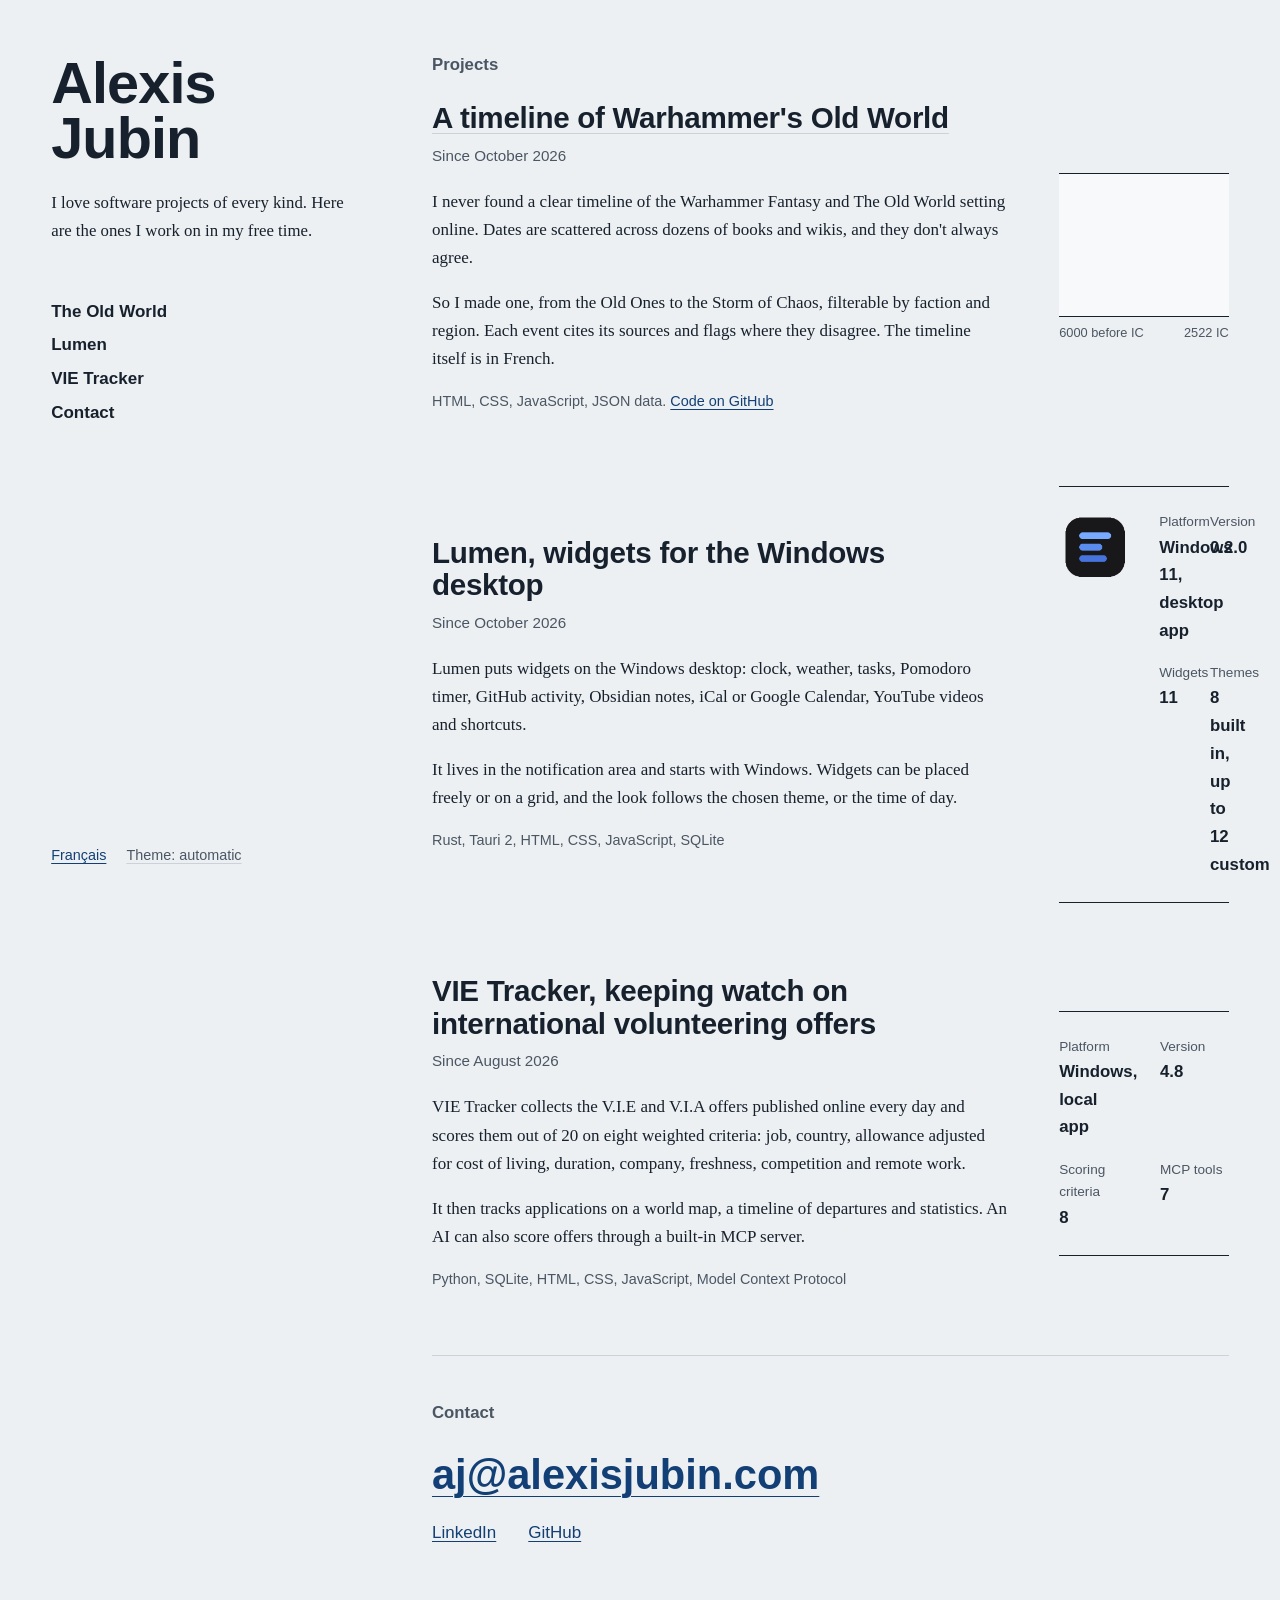
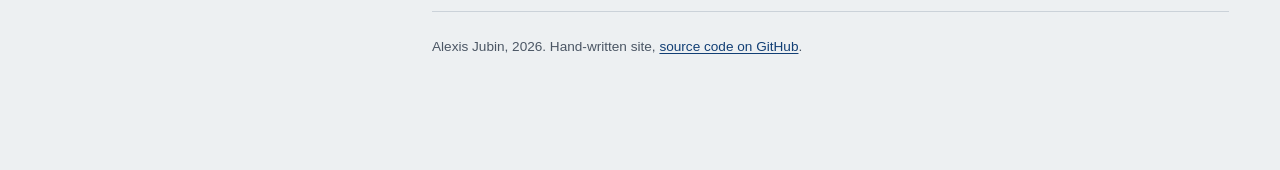
==== commit b740ae5c: "Ajoute Lumen et VIE Tracker aux projets Co-Authored-By: Claude Opus 5.5 <noreply@anthropic.com>" ====
--- a/en/index.html
+++ b/en/index.html
@@ -23,6 +23,8 @@
 
       <nav class="sommaire" aria-label="Contents">
         <a href="#old-world">The Old World</a>
+        <a href="#lumen">Lumen</a>
+        <a href="#vie-tracker">VIE Tracker</a>
         <a href="#contact">Contact</a>
       </nav>
 
@@ -50,6 +52,43 @@
             <span class="frise-bornes"><span>6000 before IC</span><span>2522 IC</span></span>
           </a>
         </article>
+
+        <article class="projet" id="lumen">
+          <div class="texte">
+            <h3>Lumen, widgets for the Windows desktop</h3>
+            <p class="contexte">Since October 2026</p>
+            <p>Lumen puts widgets on the Windows desktop: clock, weather, tasks, Pomodoro timer, GitHub activity, Obsidian notes, iCal or Google Calendar, YouTube videos and shortcuts.</p>
+            <p>It lives in the notification area and starts with Windows. Widgets can be placed freely or on a grid, and the look follows the chosen theme, or the time of day.</p>
+            <p class="outils">Rust, Tauri 2, HTML, CSS, JavaScript, SQLite</p>
+          </div>
+          <div class="fiche">
+            <img src="/images/lumen.png" alt="Lumen icon" width="88" height="88">
+            <dl>
+              <div><dt>Platform</dt><dd>Windows 11, desktop app</dd></div>
+              <div><dt>Version</dt><dd>0.2.0</dd></div>
+              <div><dt>Widgets</dt><dd>11</dd></div>
+              <div><dt>Themes</dt><dd>8 built in, up to 12 custom</dd></div>
+            </dl>
+          </div>
+        </article>
+
+        <article class="projet" id="vie-tracker">
+          <div class="texte">
+            <h3>VIE Tracker, keeping watch on international volunteering offers</h3>
+            <p class="contexte">Since August 2026</p>
+            <p>VIE Tracker collects the V.I.E and V.I.A offers published online every day and scores them out of 20 on eight weighted criteria: job, country, allowance adjusted for cost of living, duration, company, freshness, competition and remote work.</p>
+            <p>It then tracks applications on a world map, a timeline of departures and statistics. An AI can also score offers through a built-in MCP server.</p>
+            <p class="outils">Python, SQLite, HTML, CSS, JavaScript, Model Context Protocol</p>
+          </div>
+          <div class="fiche">
+            <dl>
+              <div><dt>Platform</dt><dd>Windows, local app</dd></div>
+              <div><dt>Version</dt><dd>4.8</dd></div>
+              <div><dt>Scoring criteria</dt><dd>8</dd></div>
+              <div><dt>MCP tools</dt><dd>7</dd></div>
+            </dl>
+          </div>
+        </article>
       </section>
 
       <footer class="section contact" id="contact" aria-labelledby="title-contact">
--- a/style.css
+++ b/style.css
@@ -403,3 +403,40 @@
   line-height: 0.95;
   margin-bottom: 1.5rem;
 }
+
+/* Fiche d'un projet sans aperçu : quelques faits vérifiables */
+
+.fiche {
+  display: flex;
+  align-items: flex-start;
+  gap: 1.75rem;
+  padding: 1.5rem 0;
+  border-top: 1px solid var(--encre);
+  border-bottom: 1px solid var(--encre);
+  font-family: var(--titre);
+}
+
+.fiche img {
+  flex: none;
+  width: 4.5rem;
+  height: auto;
+}
+
+.fiche dl {
+  margin: 0;
+  flex: 1;
+  display: grid;
+  grid-template-columns: repeat(2, minmax(0, 1fr));
+  gap: 1.1rem 2rem;
+}
+
+.fiche dt {
+  font-size: 0.85rem;
+  color: var(--gris);
+}
+
+.fiche dd {
+  margin: 0;
+  font-weight: 600;
+  font-size: 1.05rem;
+}
